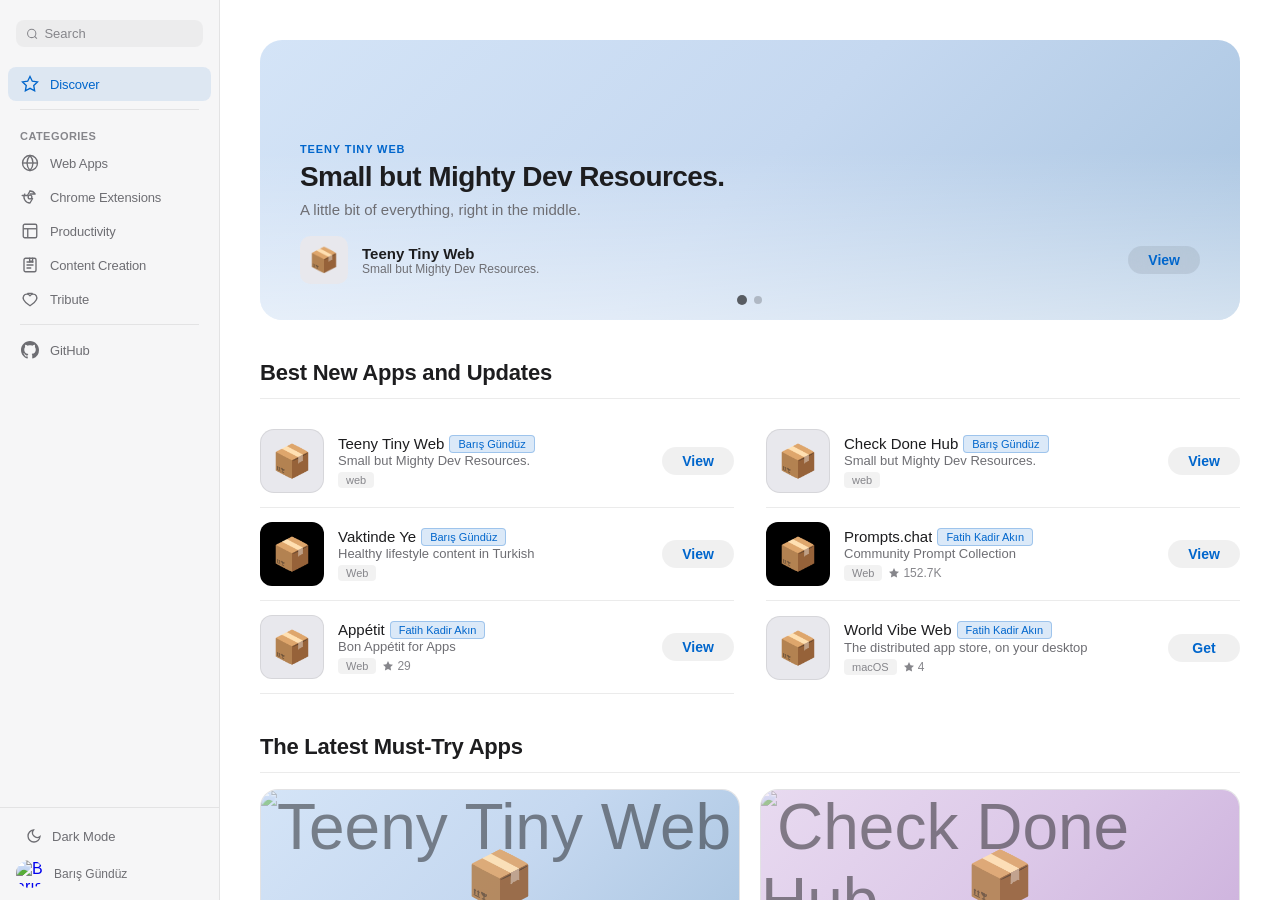
==== index.html @ ffe2feaf "Some interesting updates" ====
<!DOCTYPE html>
<html lang="en" data-theme="dark">
<head>
  <meta charset="UTF-8">
  <meta name="viewport" content="width=device-width, initial-scale=1.0">
  <title>BG Hub — Apps from Barış Gündüz</title>
  <meta name="description" content="BG Hub — An App Store-inspired catalog of free, tiny apps built with agentic engineering and vibecoding.">
  <meta name="theme-color" content="#000000">
  <link rel="canonical" href="https://apps.fka.dev">
  <link rel="icon" type="image/svg+xml" href="logo.svg">
  <link rel="stylesheet" href="style.css?v=20260316">
</head>
<body>
  <div class="app-store">
    <aside class="sidebar" id="sidebar">
      <div class="sidebar-header">
        <div class="search-box">
          <svg width="14" height="14" viewBox="0 0 24 24" fill="none" stroke="currentColor" stroke-width="2"><circle cx="11" cy="11" r="8"/><line x1="21" y1="21" x2="16.65" y2="16.65"/></svg>
          <input type="text" placeholder="Search" id="searchInput">
        </div>
      </div>
      <nav class="sidebar-nav" id="sidebarNav"></nav>
      <div class="sidebar-footer">
        <button class="theme-toggle" id="themeToggle" aria-label="Toggle theme">
          <svg class="theme-icon sun" width="16" height="16" viewBox="0 0 24 24" fill="none" stroke="currentColor" stroke-width="2"><circle cx="12" cy="12" r="5"/><line x1="12" y1="1" x2="12" y2="3"/><line x1="12" y1="21" x2="12" y2="23"/><line x1="4.22" y1="4.22" x2="5.64" y2="5.64"/><line x1="18.36" y1="18.36" x2="19.78" y2="19.78"/><line x1="1" y1="12" x2="3" y2="12"/><line x1="21" y1="12" x2="23" y2="12"/><line x1="4.22" y1="19.78" x2="5.64" y2="18.36"/><line x1="18.36" y1="5.64" x2="19.78" y2="4.22"/></svg>
          <svg class="theme-icon moon" width="16" height="16" viewBox="0 0 24 24" fill="none" stroke="currentColor" stroke-width="2"><path d="M21 12.79A9 9 0 1 1 11.21 3 7 7 0 0 0 21 12.79z"/></svg>
          <span class="theme-label">Light Mode</span>
        </button>
        <a href="https://www.barisgunduz.com" target="_blank" rel="noopener" class="developer-info">
          <img src="https://avatars.githubusercontent.com/u/4303838?s=48&v=4" alt="Barış Gündüz" class="developer-avatar">
          <span class="developer-name">Barış Gündüz</span>
        </a>
      </div>
    </aside>

    <div class="sidebar-overlay" id="sidebarOverlay"></div>

    <main class="content" id="content">
      <button class="mobile-menu-fab" id="mobileMenuBtn" aria-label="Menu">
        <svg width="20" height="20" viewBox="0 0 24 24" fill="none" stroke="currentColor" stroke-width="2" stroke-linecap="round"><line x1="3" y1="6" x2="21" y2="6"/><line x1="3" y1="12" x2="21" y2="12"/><line x1="3" y1="18" x2="21" y2="18"/></svg>
      </button>
      <button class="mobile-back-fab hidden" id="mobileBackBtn" aria-label="Back">
        <svg width="20" height="20" viewBox="0 0 24 24" fill="none" stroke="currentColor" stroke-width="2" stroke-linecap="round"><polyline points="15 18 9 12 15 6"/></svg>
      </button>
      <div class="content-scroll" id="contentScroll"></div>
    </main>
  </div>

  <div class="modal-overlay" id="modalOverlay">
    <div class="modal" id="modal"></div>
  </div>

  <div class="brew-toast" id="brewToast">
    <svg width="16" height="16" viewBox="0 0 24 24" fill="none" stroke="#34c759" stroke-width="2"><polyline points="20 6 9 17 4 12"/></svg>
    <span>Copied to clipboard!</span>
  </div>

  <script src="app.js?v=20260316-2"></script>
</body>
</html>
---- style.css ----
*,
*::before,
*::after {
  margin: 0;
  padding: 0;
  box-sizing: border-box;
}

:root {
  --sidebar-width: 220px;
  --radius-sm: 8px;
  --radius-md: 12px;
  --radius-lg: 18px;
  --radius-xl: 22px;
  --transition: 0.2s ease;
}

[data-theme="dark"] {
  --bg-primary: #000000;
  --bg-secondary: #1c1c1e;
  --bg-tertiary: #2c2c2e;
  --bg-card: #1c1c1e;
  --bg-card-hover: #2c2c2e;
  --bg-sidebar: rgba(28, 28, 30, 0.85);
  --text-primary: #f5f5f7;
  --text-secondary: #86868b;
  --text-tertiary: #6e6e73;
  --accent: #0a84ff;
  --accent-hover: #409cff;
  --border: rgba(255, 255, 255, 0.08);
  --border-light: rgba(255, 255, 255, 0.12);
  --scrollbar-thumb: rgba(255, 255, 255, 0.15);
  --scrollbar-thumb-hover: rgba(255, 255, 255, 0.25);
  --row-hover: rgba(255, 255, 255, 0.03);
  --search-bg: rgba(255, 255, 255, 0.06);
  --nav-hover: rgba(255, 255, 255, 0.06);
  --nav-active: rgba(10, 132, 255, 0.15);
  --get-btn-bg: rgba(255, 255, 255, 0.12);
  --get-btn-hover: rgba(255, 255, 255, 0.18);
  --brew-bg: rgba(0, 0, 0, 0.4);
  --brew-bg-hover: rgba(0, 0, 0, 0.6);
  --featured-btn-bg: rgba(255, 255, 255, 0.15);
  --featured-btn-hover: rgba(255, 255, 255, 0.25);
  --modal-close-bg: rgba(255, 255, 255, 0.1);
  --modal-close-hover: rgba(255, 255, 255, 0.2);
  --developer-hover: rgba(255, 255, 255, 0.08);
  --meta-tag-bg: rgba(255, 255, 255, 0.06);
  --featured-gradient: linear-gradient(135deg, #1a1a2e 0%, #16213e 50%, #0f3460 100%);
  --featured-overlay: linear-gradient(to top, rgba(0, 0, 0, 0.7) 0%, transparent 60%);
  --code-green: #34c759;
  color-scheme: dark;
}

[data-theme="light"] {
  --bg-primary: #ffffff;
  --bg-secondary: #f5f5f7;
  --bg-tertiary: #e8e8ed;
  --bg-card: #f5f5f7;
  --bg-card-hover: #e8e8ed;
  --bg-sidebar: rgba(245, 245, 247, 0.9);
  --text-primary: #1d1d1f;
  --text-secondary: #6e6e73;
  --text-tertiary: #86868b;
  --accent: #0066cc;
  --accent-hover: #0077ed;
  --border: rgba(0, 0, 0, 0.08);
  --border-light: rgba(0, 0, 0, 0.12);
  --scrollbar-thumb: rgba(0, 0, 0, 0.15);
  --scrollbar-thumb-hover: rgba(0, 0, 0, 0.25);
  --row-hover: rgba(0, 0, 0, 0.03);
  --search-bg: rgba(0, 0, 0, 0.04);
  --nav-hover: rgba(0, 0, 0, 0.05);
  --nav-active: rgba(0, 102, 204, 0.1);
  --get-btn-bg: rgba(0, 0, 0, 0.06);
  --get-btn-hover: rgba(0, 0, 0, 0.1);
  --brew-bg: rgba(0, 0, 0, 0.05);
  --brew-bg-hover: rgba(0, 0, 0, 0.08);
  --featured-btn-bg: rgba(0, 0, 0, 0.08);
  --featured-btn-hover: rgba(0, 0, 0, 0.14);
  --modal-close-bg: rgba(0, 0, 0, 0.06);
  --modal-close-hover: rgba(0, 0, 0, 0.1);
  --developer-hover: rgba(0, 0, 0, 0.06);
  --meta-tag-bg: rgba(0, 0, 0, 0.05);
  --featured-gradient: linear-gradient(135deg, #d4e4f7 0%, #c5d8f0 50%, #a8c4e0 100%);
  --featured-overlay: linear-gradient(to top, rgba(255, 255, 255, 0.5) 0%, transparent 60%);
  --code-green: #1a7a2e;
  color-scheme: light;
}

html {
  font-size: 16px;
  -webkit-font-smoothing: antialiased;
  -moz-osx-font-smoothing: grayscale;
}

body {
  font-family: -apple-system, BlinkMacSystemFont, "SF Pro Display", "SF Pro Text", "Helvetica Neue", Arial, sans-serif;
  background: var(--bg-primary);
  color: var(--text-primary);
  overflow: hidden;
  height: 100vh;
  width: 100vw;
  user-select: none;
  transition: background 0.3s ease, color 0.3s ease;
  overflow-wrap: break-word;
}

/* App Store Layout */
.app-store {
  display: flex;
  height: 100vh;
  max-width: 100vw;
  overflow: hidden;
}

/* Sidebar */
.sidebar {
  width: var(--sidebar-width);
  min-width: var(--sidebar-width);
  background: var(--bg-sidebar);
  backdrop-filter: blur(40px);
  -webkit-backdrop-filter: blur(40px);
  border-right: 1px solid var(--border);
  display: flex;
  flex-direction: column;
  position: relative;
  z-index: 10;
}

.sidebar-header {
  padding: 20px 16px 12px;
}


.search-box {
  display: flex;
  align-items: center;
  gap: 6px;
  background: var(--search-bg);
  border-radius: var(--radius-sm);
  padding: 6px 10px;
  color: var(--text-tertiary);
}

.search-box input {
  background: none;
  border: none;
  outline: none;
  color: var(--text-primary);
  font-size: 13px;
  width: 100%;
  font-family: inherit;
}

.search-box input::placeholder {
  color: var(--text-tertiary);
}

/* Sidebar Navigation */
.sidebar-nav {
  flex: 1;
  overflow-y: auto;
  padding: 8px 8px;
}

.sidebar-nav::-webkit-scrollbar {
  display: none;
}

.nav-item {
  display: flex;
  align-items: center;
  gap: 10px;
  padding: 7px 12px;
  border-radius: var(--radius-sm);
  color: var(--text-secondary);
  font-size: 13px;
  font-weight: 500;
  cursor: pointer;
  transition: background var(--transition), color var(--transition);
  letter-spacing: -0.01em;
}

.nav-item:hover {
  background: var(--nav-hover);
  color: var(--text-primary);
}

.nav-item.active {
  background: var(--nav-active);
  color: var(--accent);
}

.nav-item .nav-icon {
  width: 20px;
  height: 20px;
  display: flex;
  align-items: center;
  justify-content: center;
  flex-shrink: 0;
}

.nav-item .nav-icon svg {
  width: 18px;
  height: 18px;
}

.nav-separator {
  height: 1px;
  background: var(--border);
  margin: 8px 12px;
}

.nav-section-label {
  font-size: 11px;
  font-weight: 600;
  color: var(--text-tertiary);
  text-transform: uppercase;
  letter-spacing: 0.04em;
  padding: 12px 12px 4px;
}

/* Sidebar Footer */
.sidebar-footer {
  padding: 12px 16px;
  border-top: 1px solid var(--border);
  display: flex;
  flex-direction: column;
  gap: 8px;
}

.theme-toggle {
  display: flex;
  align-items: center;
  gap: 10px;
  padding: 8px 10px;
  border-radius: var(--radius-sm);
  background: none;
  border: none;
  color: var(--text-secondary);
  font-size: 13px;
  font-weight: 500;
  font-family: inherit;
  cursor: pointer;
  transition: background var(--transition), color var(--transition);
  width: 100%;
  text-align: left;
}

.theme-toggle:hover {
  background: var(--nav-hover);
  color: var(--text-primary);
}

.theme-icon { flex-shrink: 0; }

[data-theme="dark"] .theme-icon.moon { display: none; }
[data-theme="dark"] .theme-icon.sun { display: block; }
[data-theme="light"] .theme-icon.sun { display: none; }
[data-theme="light"] .theme-icon.moon { display: block; }

.developer-info {
  display: flex;
  align-items: center;
  gap: 10px;
  text-decoration: none;
  padding: 8px 10px;
  margin: -8px -10px;
  border-radius: var(--radius-sm);
  transition: background var(--transition);
}

.developer-info:hover {
  background: var(--developer-hover);
}

.developer-avatar {
  width: 28px;
  height: 28px;
  border-radius: 50%;
}

.developer-name {
  font-size: 12px;
  color: var(--text-secondary);
  font-weight: 500;
}

/* Main Content */
.content {
  flex: 1;
  overflow: hidden;
  min-width: 0;
}

.content-scroll {
  height: 100vh;
  overflow-y: auto;
  overflow-x: hidden;
  padding: 40px 40px 60px;
  scroll-behavior: smooth;
}

.content-scroll::-webkit-scrollbar {
  width: 8px;
}

.content-scroll::-webkit-scrollbar-track {
  background: transparent;
}

.content-scroll::-webkit-scrollbar-thumb {
  background: var(--scrollbar-thumb);
  border-radius: 4px;
}

.content-scroll::-webkit-scrollbar-thumb:hover {
  background: var(--scrollbar-thumb-hover);
}

/* Page Header */
.page-header {
  margin-bottom: 30px;
}

.page-header h1 {
  font-size: 34px;
  font-weight: 700;
  letter-spacing: -0.02em;
  line-height: 1.1;
}

.page-header-row {
  display: flex;
  align-items: baseline;
  justify-content: space-between;
}

.page-header .see-all {
  font-size: 15px;
  color: var(--accent);
  cursor: pointer;
  font-weight: 400;
}

.page-header .see-all:hover {
  color: var(--accent-hover);
}

/* Featured Carousel */
.carousel {
  position: relative;
  margin-bottom: 40px;
  overflow: hidden;
  border-radius: var(--radius-xl);
  max-width: 100%;
}

.carousel-track {
  display: flex;
  transition: transform 0.5s cubic-bezier(0.25, 1, 0.5, 1);
}

.carousel-track .featured-banner {
  width: 100%;
  min-width: 100%;
  flex-shrink: 0;
  border-radius: 0;
}

.carousel-dots {
  position: absolute;
  bottom: 16px;
  left: 50%;
  transform: translateX(-50%);
  display: flex;
  gap: 8px;
  z-index: 5;
}

.carousel-dot {
  width: 8px;
  height: 8px;
  border-radius: 50%;
  border: none;
  background: rgba(255, 255, 255, 0.35);
  cursor: pointer;
  padding: 0;
  transition: background 0.2s ease, transform 0.2s ease;
}

.carousel-dot.active {
  background: #fff;
  transform: scale(1.25);
}

.carousel-dot:hover {
  background: rgba(255, 255, 255, 0.7);
}

[data-theme="light"] .carousel-dot {
  background: rgba(0, 0, 0, 0.2);
}

[data-theme="light"] .carousel-dot.active {
  background: rgba(0, 0, 0, 0.6);
}

[data-theme="light"] .carousel-dot:hover {
  background: rgba(0, 0, 0, 0.4);
}

/* Featured Banner */
.featured-banner {
  border-radius: var(--radius-xl);
  padding: 36px 40px;
  margin-bottom: 0;
  position: relative;
  overflow: hidden;
  cursor: pointer;
  min-height: 280px;
  display: flex;
  flex-direction: column;
  justify-content: flex-end;
  background-size: cover;
  background-position: center;
  transition: transform var(--transition);
}

.featured-banner:hover {
  transform: scale(1.005);
}

.featured-banner::before {
  content: "";
  position: absolute;
  inset: 0;
  background: var(--featured-gradient);
  z-index: 0;
}

.featured-banner::after {
  content: "";
  position: absolute;
  inset: 0;
  background: var(--featured-overlay);
  z-index: 1;
}

.featured-content {
  position: relative;
  z-index: 2;
}

.featured-label {
  font-size: 11px;
  font-weight: 600;
  text-transform: uppercase;
  letter-spacing: 0.08em;
  color: var(--accent);
  margin-bottom: 6px;
}

.featured-title {
  font-size: 28px;
  font-weight: 700;
  letter-spacing: -0.02em;
  line-height: 1.15;
  margin-bottom: 6px;
  color: var(--text-primary);
}

.featured-subtitle {
  font-size: 15px;
  color: var(--text-secondary);
  line-height: 1.4;
  max-width: 500px;
}

.featured-app-row {
  display: flex;
  align-items: center;
  gap: 14px;
  margin-top: 16px;
}

.featured-app-icon {
  width: 48px;
  height: 48px;
  border-radius: var(--radius-md);
  background: var(--bg-tertiary);
  display: flex;
  align-items: center;
  justify-content: center;
  font-size: 24px;
  overflow: hidden;
  flex-shrink: 0;
}

.featured-app-icon img {
  width: 100%;
  height: 100%;
  object-fit: cover;
}

.featured-app-info {
  flex: 1;
}

.featured-app-name {
  font-size: 15px;
  font-weight: 600;
}

.featured-app-sub {
  font-size: 12px;
  color: var(--text-secondary);
}

.featured-get-btn {
  background: var(--featured-btn-bg);
  backdrop-filter: blur(10px);
  color: var(--accent);
  border: none;
  padding: 6px 20px;
  border-radius: 100px;
  font-size: 14px;
  font-weight: 600;
  cursor: pointer;
  font-family: inherit;
  transition: background var(--transition);
}

.featured-get-btn:hover {
  background: var(--featured-btn-hover);
}

/* Section */
.section {
  margin-bottom: 40px;
}

.section-header {
  display: flex;
  align-items: baseline;
  justify-content: space-between;
  margin-bottom: 16px;
  padding-bottom: 12px;
  border-bottom: 1px solid var(--border);
}

.section-header h2 {
  font-size: 22px;
  font-weight: 700;
  letter-spacing: -0.01em;
}

.section-header .see-all {
  font-size: 15px;
  color: var(--accent);
  cursor: pointer;
  font-weight: 400;
}

/* App List (like App Store rows) */
.app-list {
  display: grid;
  grid-template-columns: repeat(2, 1fr);
  gap: 0 32px;
  overflow: hidden;
}

@media (max-width: 1100px) {
  .app-list {
    grid-template-columns: 1fr;
  }
}

.app-row {
  display: flex;
  align-items: center;
  padding: 14px 0;
  border-bottom: 1px solid var(--border);
  cursor: pointer;
  transition: background var(--transition);
  border-radius: 0;
  gap: 14px;
  max-width: 100%;
  overflow: hidden;
}

.app-row:last-child {
  border-bottom: none;
}

.app-row:hover {
  background: var(--row-hover);
}

.app-icon {
  width: 64px;
  height: 64px;
  border-radius: var(--radius-md);
  background: var(--bg-tertiary);
  display: flex;
  align-items: center;
  justify-content: center;
  font-size: 32px;
  overflow: hidden;
  flex-shrink: 0;
  border: 1px solid var(--border);
}

.app-icon img {
  width: 100%;
  height: 100%;
  object-fit: cover;
}

.app-icon.small {
  width: 48px;
  height: 48px;
  font-size: 24px;
}

.app-info {
  flex: 1;
  min-width: 0;
  overflow: hidden;
}

.app-name {
  font-size: 15px;
  font-weight: 500;
  line-height: 1.3;
  white-space: nowrap;
  overflow: hidden;
  text-overflow: ellipsis;
}

.app-name-row {
  display: flex;
  align-items: center;
  gap: 5px;
  min-width: 0;
  flex-wrap: nowrap;
}

.app-name-row .app-name {
  min-width: 0;
  flex: 0 1 auto;
}

.app-name-row .app-owner-tag {
  flex: 0 0 auto;
}

.app-subtitle {
  font-size: 13px;
  color: var(--text-secondary);
  line-height: 1.3;
  overflow: hidden;
  white-space: nowrap;
  text-overflow: ellipsis;
}

.app-meta {
  display: flex;
  align-items: center;
  gap: 6px;
  margin-top: 2px;
  overflow: hidden;
  white-space: nowrap;
}

.app-meta-tag {
  font-size: 11px;
  color: var(--text-tertiary);
  background: var(--meta-tag-bg);
  padding: 2px 8px;
  border-radius: 4px;
}

.app-owner-tag {
  color: var(--accent);
  background: color-mix(in srgb, var(--accent) 14%, transparent);
  border: 1px solid color-mix(in srgb, var(--accent) 28%, transparent);
}

.get-btn {
  background: var(--get-btn-bg);
  color: var(--accent);
  border: none;
  padding: 6px 20px;
  border-radius: 100px;
  font-size: 14px;
  font-weight: 600;
  cursor: pointer;
  font-family: inherit;
  transition: background var(--transition), transform 0.1s;
  flex-shrink: 0;
  min-width: 72px;
  text-align: center;
}

.get-btn:hover {
  background: var(--get-btn-hover);
}

.get-btn:active {
  transform: scale(0.95);
}

/* Buy Button */
.buy-btn.get-btn,
.buy-btn.featured-get-btn {
  background: rgba(255, 149, 0, 0.15);
  color: #ff9500;
}
.buy-btn.get-btn:hover,
.buy-btn.featured-get-btn:hover {
  background: rgba(255, 149, 0, 0.25);
}
.buy-btn.app-detail-get-btn {
  background: #ff9500;
  color: #fff;
}
.buy-btn.app-detail-get-btn:hover {
  background: #e68600;
}

/* Buy Modal */
.buy-modal-price {
  font-size: 28px;
  font-weight: 700;
  color: #ff9500;
  margin: 4px 0 12px;
}
.buy-modal-link {
  background: var(--bg-tertiary);
  border-radius: var(--radius-sm);
  padding: 10px 14px;
  margin-bottom: 16px;
  word-break: break-all;
  font-size: 13px;
}
.buy-modal-link a {
  color: var(--accent);
  text-decoration: none;
}
.buy-modal-link a:hover {
  text-decoration: underline;
}
.buy-modal-btn {
  text-decoration: none;
  text-align: center;
  background: #ff9500 !important;
}
.buy-modal-btn:hover {
  background: #e68600 !important;
}
.buy-modal-disclaimer {
  display: flex;
  gap: 8px;
  align-items: flex-start;
  margin-top: 16px;
  padding: 12px;
  background: var(--bg-tertiary);
  border-radius: var(--radius-sm);
  font-size: 11px;
  line-height: 1.5;
  color: var(--text-tertiary);
}
.buy-modal-disclaimer svg {
  flex-shrink: 0;
  margin-top: 1px;
  opacity: 0.6;
}

/* App Grid (for "all apps" / category views) */
.app-grid {
  display: grid;
  grid-template-columns: repeat(auto-fill, minmax(320px, 1fr));
  gap: 1px;
  background: var(--border);
  border-radius: var(--radius-md);
  overflow: hidden;
}

.app-grid .app-row {
  background: var(--bg-primary);
  padding: 16px;
  border-bottom: none;
}

.app-grid .app-row:hover {
  background: var(--row-hover);
}

/* Cards Grid (featured apps) */
.cards-grid {
  display: grid;
  grid-template-columns: repeat(2, 1fr);
  gap: 20px;
  margin-bottom: 40px;
}

.card {
  background: var(--bg-card);
  border-radius: var(--radius-lg);
  overflow: hidden;
  cursor: pointer;
  transition: transform var(--transition), background var(--transition);
  border: 1px solid var(--border);
}

.card:hover {
  transform: translateY(-2px);
  background: var(--bg-card-hover);
}

.card-image {
  height: 180px;
  position: relative;
  overflow: hidden;
}

.card-image-bg {
  width: 100%;
  height: 100%;
  display: flex;
  align-items: center;
  justify-content: center;
  font-size: 64px;
  position: relative;
  overflow: hidden;
}

.card-screenshot {
  position: absolute;
  inset: 0;
  width: 100%;
  height: 100%;
  object-fit: cover;
  object-position: top;
  opacity: 0.5;
  transition: opacity 0.3s ease;
}

.card:hover .card-screenshot {
  opacity: 1;
}

.card-icon-fallback {
  position: relative;
  z-index: 1;
  font-size: 56px;
  opacity: 0.9;
  transition: opacity 0.3s ease;
}

.card:hover .card-icon-fallback {
  opacity: 0;
}

.card-body {
  padding: 16px 20px 20px;
}

.card-label {
  font-size: 11px;
  font-weight: 600;
  text-transform: uppercase;
  letter-spacing: 0.06em;
  color: var(--accent);
  margin-bottom: 4px;
}

.card-title {
  font-size: 20px;
  font-weight: 700;
  letter-spacing: -0.01em;
  line-height: 1.2;
  margin-bottom: 4px;
}

.card-subtitle {
  font-size: 13px;
  color: var(--text-secondary);
  line-height: 1.4;
}

/* App Detail */
.app-detail {
  max-width: 720px;
}

.app-detail-header {
  display: flex;
  gap: 20px;
  align-items: flex-start;
  margin-bottom: 24px;
}

.app-detail-icon {
  width: 128px;
  height: 128px;
  border-radius: var(--radius-xl);
  background: var(--bg-tertiary);
  display: flex;
  align-items: center;
  justify-content: center;
  font-size: 64px;
  overflow: hidden;
  flex-shrink: 0;
  border: 1px solid var(--border);
}

.app-detail-icon img {
  width: 100%;
  height: 100%;
  object-fit: cover;
}

.app-detail-title-area {
  flex: 1;
  padding-top: 4px;
}

.app-detail-title {
  font-size: 28px;
  font-weight: 700;
  letter-spacing: -0.02em;
  line-height: 1.1;
}

.app-detail-subtitle {
  font-size: 15px;
  color: var(--text-secondary);
  margin-top: 4px;
}

.app-detail-actions {
  display: flex;
  align-items: center;
  gap: 12px;
  margin-top: 14px;
}

.app-detail-get-btn {
  background: var(--accent);
  color: #fff;
  border: none;
  padding: 8px 28px;
  border-radius: 100px;
  font-size: 16px;
  font-weight: 600;
  cursor: pointer;
  font-family: inherit;
  transition: background var(--transition), transform 0.1s;
}

.app-detail-get-btn:hover {
  background: var(--accent-hover);
}

.app-detail-get-btn:active {
  transform: scale(0.95);
}

.github-link {
  display: inline-flex;
  align-items: center;
  gap: 6px;
  color: var(--text-secondary);
  font-size: 14px;
  text-decoration: none;
  transition: color var(--transition);
  white-space: nowrap;
  flex-shrink: 0;
}

.github-link svg {
  width: 18px;
  height: 18px;
  flex-shrink: 0;
}

.github-link:hover {
  color: var(--text-primary);
}

.app-detail-stats {
  display: flex;
  gap: 32px;
  padding: 20px 0;
  border-top: 1px solid var(--border);
  border-bottom: 1px solid var(--border);
  margin-bottom: 24px;
}

.stat {
  text-align: center;
}

.stat-value {
  font-size: 18px;
  font-weight: 600;
  color: var(--text-primary);
}

.stat-label {
  font-size: 11px;
  color: var(--text-tertiary);
  text-transform: uppercase;
  letter-spacing: 0.04em;
  margin-top: 2px;
}

.detail-section {
  margin-bottom: 28px;
}

.detail-section h3 {
  font-size: 20px;
  font-weight: 700;
  margin-bottom: 12px;
  letter-spacing: -0.01em;
}

.detail-section p {
  font-size: 15px;
  color: var(--text-secondary);
  line-height: 1.6;
}

.features-list {
  list-style: none;
  display: flex;
  flex-direction: column;
  gap: 10px;
}

.features-list li {
  display: flex;
  align-items: flex-start;
  gap: 10px;
  font-size: 14px;
  color: var(--text-secondary);
  line-height: 1.4;
}

.features-list li::before {
  content: "";
  width: 6px;
  height: 6px;
  border-radius: 50%;
  background: var(--accent);
  flex-shrink: 0;
  margin-top: 7px;
}

.info-grid {
  display: grid;
  grid-template-columns: repeat(2, 1fr);
  gap: 16px;
}

.info-item {
  display: flex;
  flex-direction: column;
  gap: 2px;
}

.info-label {
  font-size: 11px;
  color: var(--text-tertiary);
  text-transform: uppercase;
  letter-spacing: 0.04em;
}

.info-value {
  font-size: 14px;
  color: var(--text-primary);
  font-weight: 500;
}

.info-value a {
  color: var(--accent);
  text-decoration: none;
}

.info-value a:hover {
  text-decoration: underline;
}

.social-links {
  display: flex;
  align-items: center;
  gap: 10px;
  flex-wrap: wrap;
}

.social-link {
  display: inline-flex;
  align-items: center;
  justify-content: center;
  width: 28px;
  height: 28px;
  color: var(--accent);
  background: var(--bg-secondary);
  border: 1px solid var(--border);
  border-radius: 999px;
  transition: transform var(--transition), border-color var(--transition), color var(--transition), background var(--transition);
}

.social-link:hover {
  text-decoration: none;
  transform: translateY(-1px);
  border-color: var(--border-light);
  color: var(--text-primary);
  background: var(--bg-tertiary);
}

.social-link svg {
  width: 14px;
  height: 14px;
}

.back-btn {
  display: inline-flex;
  align-items: center;
  gap: 4px;
  color: var(--accent);
  font-size: 15px;
  cursor: pointer;
  margin-bottom: 20px;
  font-weight: 400;
  transition: opacity var(--transition);
}

.back-btn:hover {
  opacity: 0.8;
}

.back-btn svg {
  width: 18px;
  height: 18px;
}

/* Screenshots */
.screenshots-scroll {
  display: flex;
  gap: 12px;
  overflow-x: auto;
  padding-bottom: 8px;
  scroll-snap-type: x mandatory;
}

.screenshots-scroll::-webkit-scrollbar {
  height: 6px;
}

.screenshots-scroll::-webkit-scrollbar-track {
  background: transparent;
}

.screenshots-scroll::-webkit-scrollbar-thumb {
  background: var(--scrollbar-thumb);
  border-radius: 3px;
}

.screenshot-img {
  max-height: 320px;
  border-radius: var(--radius-md);
  border: 1px solid var(--border);
  scroll-snap-align: start;
  flex-shrink: 0;
  object-fit: contain;
  background: var(--bg-secondary);
}

/* Brew Install Section */
.brew-section {
  background: var(--bg-secondary);
  border-radius: var(--radius-md);
  padding: 16px 20px;
  margin-top: 16px;
  border: 1px solid var(--border);
}

.brew-section-title {
  font-size: 12px;
  color: var(--text-tertiary);
  text-transform: uppercase;
  letter-spacing: 0.04em;
  margin-bottom: 10px;
  font-weight: 600;
}

.brew-command {
  display: flex;
  align-items: center;
  gap: 10px;
  background: var(--brew-bg);
  border-radius: var(--radius-sm);
  padding: 10px 14px;
  font-family: "SF Mono", SFMono-Regular, ui-monospace, Menlo, Monaco, monospace;
  font-size: 13px;
  color: var(--code-green);
  cursor: pointer;
  transition: background var(--transition);
}

.brew-command:hover {
  background: var(--brew-bg-hover);
}

.brew-command .prompt {
  color: var(--text-tertiary);
  user-select: none;
}

.brew-command .cmd {
  flex: 1;
}

.brew-command .copy-icon {
  color: var(--text-tertiary);
  flex-shrink: 0;
  transition: color var(--transition);
}

.brew-command:hover .copy-icon {
  color: var(--text-secondary);
}

/* Modal */
.modal-overlay {
  position: fixed;
  inset: 0;
  background: rgba(0, 0, 0, 0.6);
  backdrop-filter: blur(8px);
  -webkit-backdrop-filter: blur(8px);
  display: none;
  align-items: center;
  justify-content: center;
  z-index: 100;
  opacity: 0;
  transition: opacity 0.3s ease;
}

.modal-overlay.visible {
  display: flex;
  opacity: 1;
}

.modal {
  background: var(--bg-secondary);
  border-radius: var(--radius-xl);
  border: 1px solid var(--border-light);
  padding: 32px;
  max-width: 480px;
  width: 90%;
  position: relative;
}

.modal-close {
  position: absolute;
  top: 16px;
  right: 16px;
  width: 28px;
  height: 28px;
  border-radius: 50%;
  background: var(--modal-close-bg);
  border: none;
  color: var(--text-secondary);
  display: flex;
  align-items: center;
  justify-content: center;
  cursor: pointer;
  transition: background var(--transition);
}

.modal-close:hover {
  background: var(--modal-close-hover);
}

.modal-icon {
  width: 64px;
  height: 64px;
  border-radius: var(--radius-md);
  margin-bottom: 16px;
  overflow: hidden;
  display: flex;
  align-items: center;
  justify-content: center;
  font-size: 32px;
  background: var(--bg-tertiary);
}

.modal-icon img {
  width: 100%;
  height: 100%;
  object-fit: cover;
}

.modal h3 {
  font-size: 20px;
  font-weight: 700;
  margin-bottom: 4px;
}

.modal p {
  font-size: 14px;
  color: var(--text-secondary);
  margin-bottom: 20px;
  line-height: 1.5;
}

.modal-brew-command {
  display: flex;
  align-items: center;
  gap: 10px;
  background: var(--brew-bg);
  border-radius: var(--radius-sm);
  padding: 14px 16px;
  font-family: "SF Mono", SFMono-Regular, ui-monospace, Menlo, Monaco, monospace;
  font-size: 14px;
  color: var(--code-green);
  cursor: pointer;
  transition: background var(--transition);
  margin-bottom: 16px;
}

.modal-brew-command:hover {
  background: var(--brew-bg-hover);
}

.modal-brew-command .prompt {
  color: var(--text-tertiary);
  user-select: none;
}

.modal-brew-command .cmd {
  flex: 1;
}

.modal-brew-command .copy-icon {
  color: var(--text-tertiary);
}

.modal-actions {
  display: flex;
  gap: 10px;
}

.modal-actions .btn-primary {
  flex: 1;
  background: var(--accent);
  color: #fff;
  border: none;
  padding: 10px 20px;
  border-radius: 100px;
  font-size: 14px;
  font-weight: 600;
  cursor: pointer;
  font-family: inherit;
  text-align: center;
  text-decoration: none;
  display: flex;
  align-items: center;
  justify-content: center;
  transition: background var(--transition);
}

.modal-actions .btn-primary:hover {
  background: var(--accent-hover);
}

.modal-actions .btn-secondary {
  flex: 1;
  background: var(--modal-close-bg);
  color: var(--text-primary);
  border: none;
  padding: 10px 20px;
  border-radius: 100px;
  font-size: 14px;
  font-weight: 600;
  cursor: pointer;
  font-family: inherit;
  text-align: center;
  text-decoration: none;
  display: flex;
  align-items: center;
  justify-content: center;
  transition: background var(--transition);
}

.modal-actions .btn-secondary:hover {
  background: var(--modal-close-hover);
}

/* Toast */
.brew-toast {
  position: fixed;
  bottom: 30px;
  left: 50%;
  transform: translateX(-50%) translateY(100px);
  background: var(--bg-secondary);
  border: 1px solid var(--border-light);
  border-radius: 100px;
  padding: 10px 20px;
  display: flex;
  align-items: center;
  gap: 8px;
  font-size: 13px;
  color: var(--text-primary);
  z-index: 200;
  opacity: 0;
  transition: transform 0.4s cubic-bezier(0.16, 1, 0.3, 1), opacity 0.3s ease;
  pointer-events: none;
}

.brew-toast.visible {
  transform: translateX(-50%) translateY(0);
  opacity: 1;
}

/* Star count formatting */
.star-count {
  display: inline-flex;
  align-items: center;
  gap: 3px;
  font-size: 12px;
  color: var(--text-tertiary);
}

.star-count svg {
  width: 12px;
  height: 12px;
}

/* Empty state */
.empty-state {
  text-align: center;
  padding: 60px 20px;
  color: var(--text-tertiary);
}

.empty-state-icon {
  font-size: 48px;
  margin-bottom: 16px;
}

.empty-state h3 {
  font-size: 20px;
  font-weight: 600;
  color: var(--text-secondary);
  margin-bottom: 8px;
}

.empty-state p {
  font-size: 14px;
}

/* Responsive */
/* Mobile floating buttons */
.mobile-menu-fab,
.mobile-back-fab {
  display: none;
  position: fixed;
  top: 12px;
  right: 12px;
  z-index: 30;
  width: 40px;
  height: 40px;
  border-radius: 50%;
  border: 1px solid var(--border);
  background: var(--bg-secondary);
  color: var(--text-primary);
  align-items: center;
  justify-content: center;
  cursor: pointer;
  box-shadow: 0 2px 8px rgba(0,0,0,0.15);
  -webkit-backdrop-filter: blur(12px);
  backdrop-filter: blur(12px);
  opacity: 1;
  transition: opacity 0.3s ease;
}

.mobile-menu-fab.faded,
.mobile-back-fab.faded {
  opacity: 0;
  pointer-events: none;
}

.mobile-menu-fab.hidden,
.mobile-back-fab.hidden {
  display: none !important;
}

.sidebar-overlay {
  display: none;
  position: fixed;
  inset: 0;
  background: rgba(0, 0, 0, 0.5);
  z-index: 9;
}

@media (max-width: 900px) {
  .mobile-menu-fab {
    display: flex;
  }

  .sidebar {
    display: flex;
    position: fixed;
    top: 0;
    left: 0;
    bottom: 0;
    z-index: 50;
    transform: translateX(-100%);
    transition: transform 0.3s cubic-bezier(0.25, 1, 0.5, 1);
  }

  .sidebar.open {
    transform: translateX(0);
  }

  .sidebar-overlay.open {
    display: block;
  }

  .content-scroll {
    padding: 16px 16px 40px;
  }

  .back-btn {
    display: none;
  }

  .carousel {
    border-radius: var(--radius-md);
    margin-bottom: 24px;
  }

  .carousel-track .featured-banner {
    min-width: 100%;
    padding: 24px 16px;
    min-height: 220px;
  }

  .carousel-dots {
    bottom: 8px;
    gap: 6px;
    flex-wrap: nowrap;
  }

  .featured-title {
    font-size: 20px;
  }

  .featured-subtitle {
    font-size: 13px;
  }

  .featured-app-row {
    gap: 10px;
  }

  .featured-app-icon {
    width: 36px;
    height: 36px;
  }

  .featured-app-name {
    font-size: 13px;
  }

  .featured-app-sub {
    font-size: 11px;
  }

  .featured-get-btn {
    padding: 5px 14px;
    font-size: 13px;
  }

  .cards-grid {
    grid-template-columns: 1fr;
  }

  .app-grid {
    grid-template-columns: 1fr;
  }

  .app-list {
    grid-template-columns: 1fr;
  }

  .app-detail {
    max-width: 100%;
  }

  .app-detail-actions {
    flex-wrap: wrap;
  }

  .brew-command, .modal-brew-command {
    word-break: break-all;
  }

  .section-header h2 {
    font-size: 20px;
  }

  .page-header h1 {
    font-size: 28px;
  }
}

@media (max-width: 600px) {
  .content-scroll {
    padding: 16px 12px 32px;
    max-width: 100vw;
    box-sizing: border-box;
  }

  .section,
  .detail-section,
  .app-list,
  .app-detail {
    min-width: 0;
    max-width: 100%;
    overflow: hidden;
  }

  .app-row {
    gap: 10px;
    width: 100%;
    box-sizing: border-box;
  }

  .app-icon {
    width: 48px;
    height: 48px;
  }

  .get-btn {
    padding: 6px 14px;
    min-width: 56px;
    font-size: 13px;
  }

  .app-detail-header {
    flex-direction: column;
    align-items: center;
    text-align: center;
  }

  .app-detail-icon {
    width: 96px;
    height: 96px;
  }

  .app-detail-title {
    font-size: 22px;
  }

  .app-detail-stats {
    flex-wrap: wrap;
    gap: 16px;
    justify-content: center;
  }

  .info-grid {
    grid-template-columns: 1fr;
  }

  .screenshots-scroll {
    gap: 8px;
  }

  .screenshot-img {
    max-height: 220px;
  }
}

/* Animation */
@keyframes fadeIn {
  from { opacity: 0; transform: translateY(8px); }
  to { opacity: 1; transform: translateY(0); }
}

.content-scroll > * {
  animation: fadeIn 0.3s ease both;
}
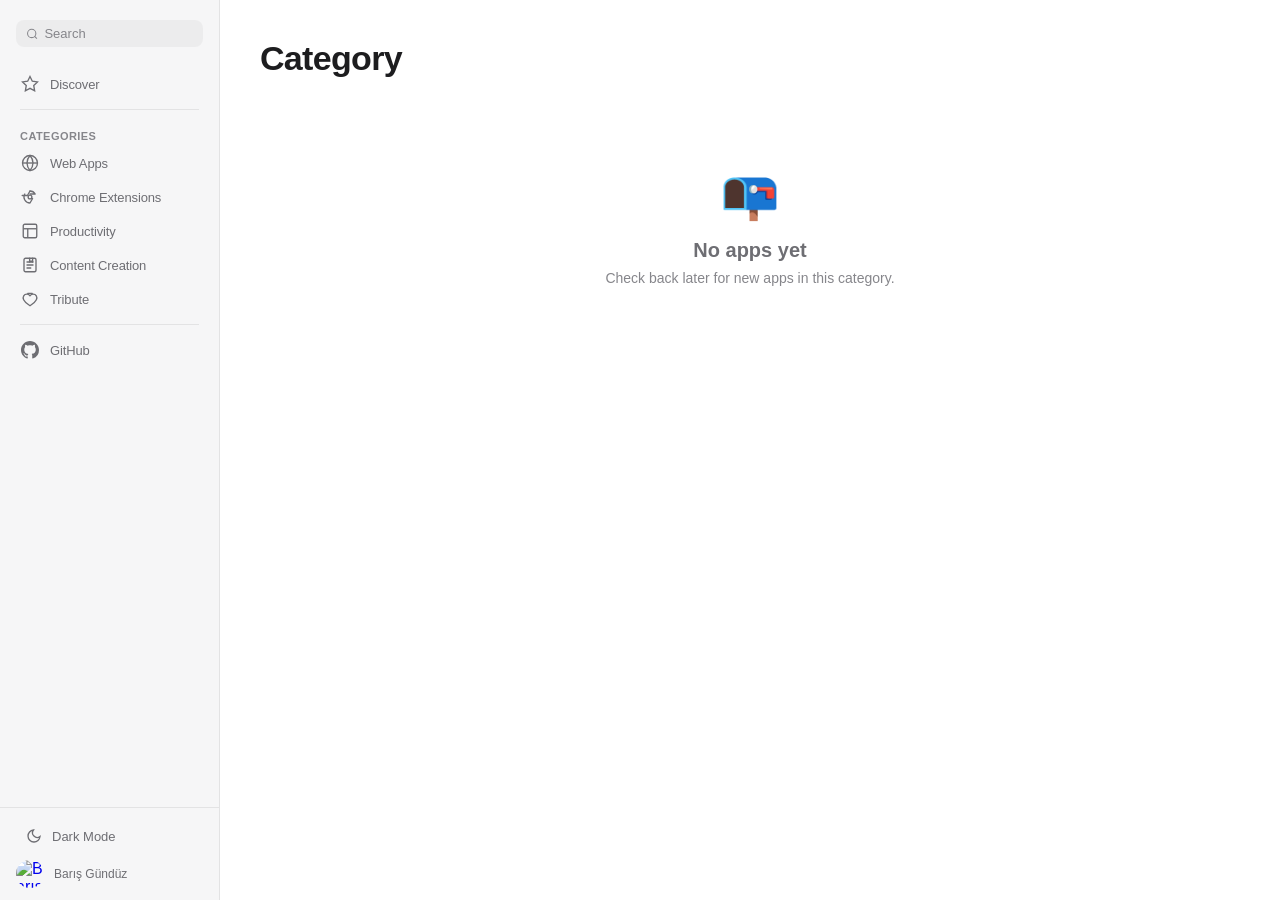
==== commit bb0c9bd3: "Projects added. Logo updated" ====
--- a/index.html
+++ b/index.html
@@ -9,6 +9,16 @@
   <link rel="canonical" href="https://apps.fka.dev">
   <link rel="icon" type="image/svg+xml" href="logo.svg">
   <link rel="stylesheet" href="style.css?v=20260316">
+  <script>
+    (function () {
+      var params = new URLSearchParams(window.location.search);
+      var path = params.get("p");
+      if (!path) return;
+      var search = params.get("q");
+      var target = path + (search ? "?" + search : "");
+      window.history.replaceState({}, "", target);
+    })();
+  </script>
 </head>
 <body>
   <div class="app-store">
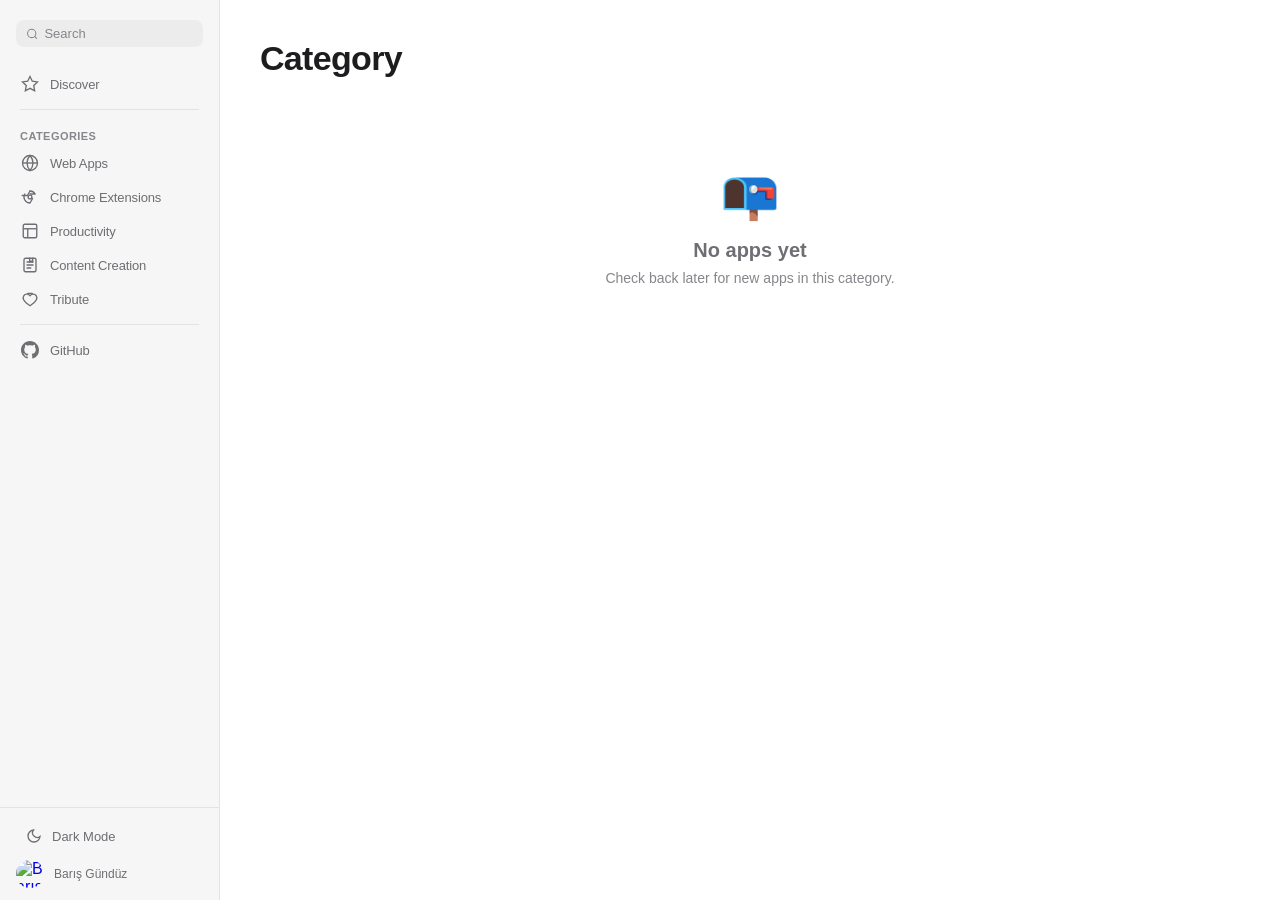
==== commit 41e201ef: "Update for non coding projects" ====
--- a/index.html
+++ b/index.html
@@ -6,7 +6,7 @@
   <title>BG Hub — Apps from Barış Gündüz</title>
   <meta name="description" content="BG Hub — An App Store-inspired catalog of free, tiny apps built with agentic engineering and vibecoding.">
   <meta name="theme-color" content="#000000">
-  <link rel="canonical" href="https://apps.fka.dev">
+  <link rel="canonical" href="https://hub.barisgunduz.com">
   <link rel="icon" type="image/svg+xml" href="logo.svg">
   <link rel="stylesheet" href="style.css?v=20260316">
   <script>
@@ -65,6 +65,6 @@
     <span>Copied to clipboard!</span>
   </div>
 
-  <script src="app.js?v=20260316-2"></script>
+  <script src="app.js?v=20260321-1"></script>
 </body>
 </html>
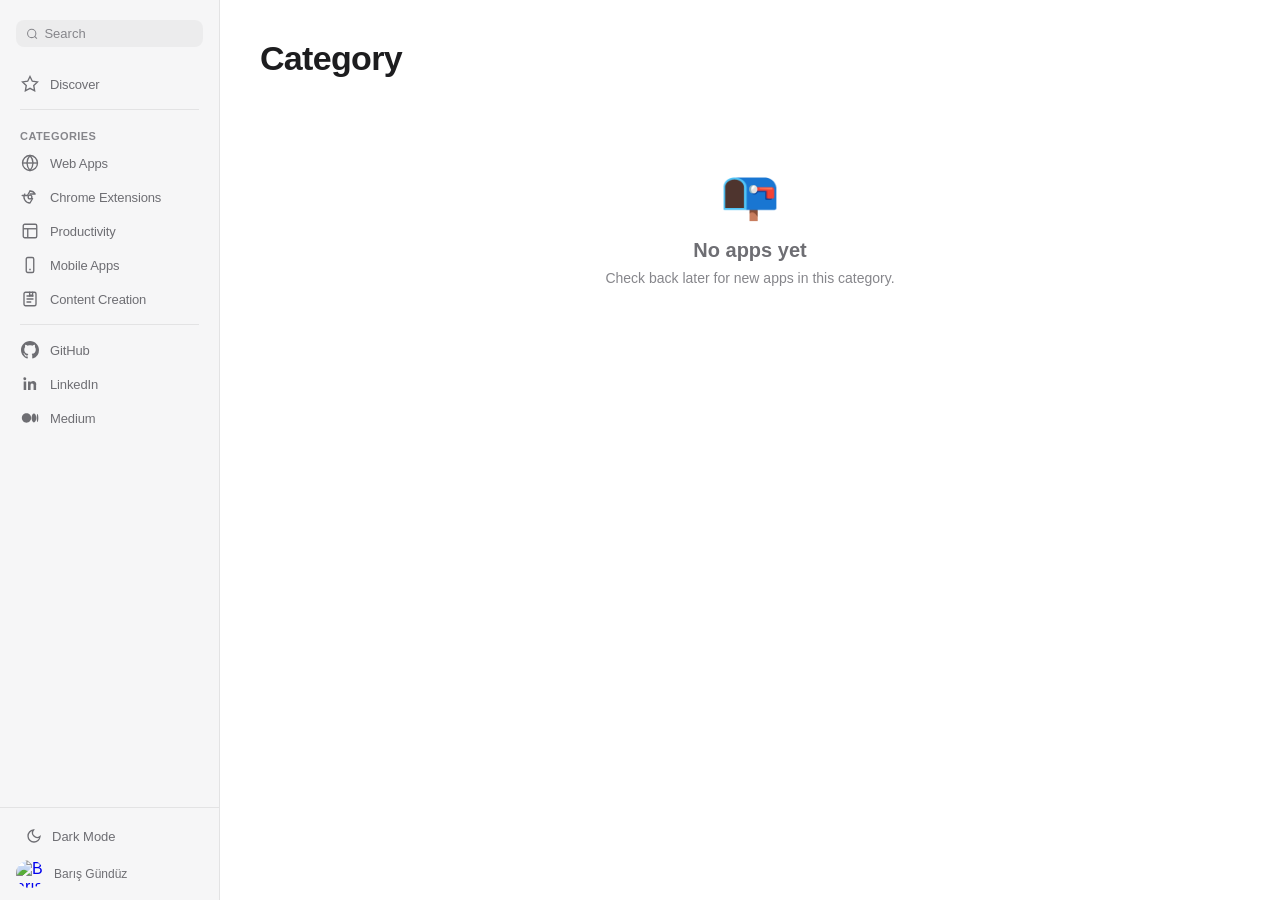
==== commit ea702c25: "Substrack added and some functionality fix" ====
--- a/index.html
+++ b/index.html
@@ -7,8 +7,8 @@
   <meta name="description" content="BG Hub — An App Store-inspired catalog of free, tiny apps built with agentic engineering and vibecoding.">
   <meta name="theme-color" content="#000000">
   <link rel="canonical" href="https://hub.barisgunduz.com">
-  <link rel="icon" type="image/svg+xml" href="logo.svg">
-  <link rel="stylesheet" href="style.css?v=20260316">
+  <link rel="icon" type="image/svg+xml" href="/logo.svg">
+  <link rel="stylesheet" href="/style.css?v=20260316">
   <script>
     (function () {
       var params = new URLSearchParams(window.location.search);
@@ -65,6 +65,6 @@
     <span>Copied to clipboard!</span>
   </div>
 
-  <script src="app.js?v=20260321-1"></script>
+  <script src="/app.js?v=20260321-1"></script>
 </body>
 </html>
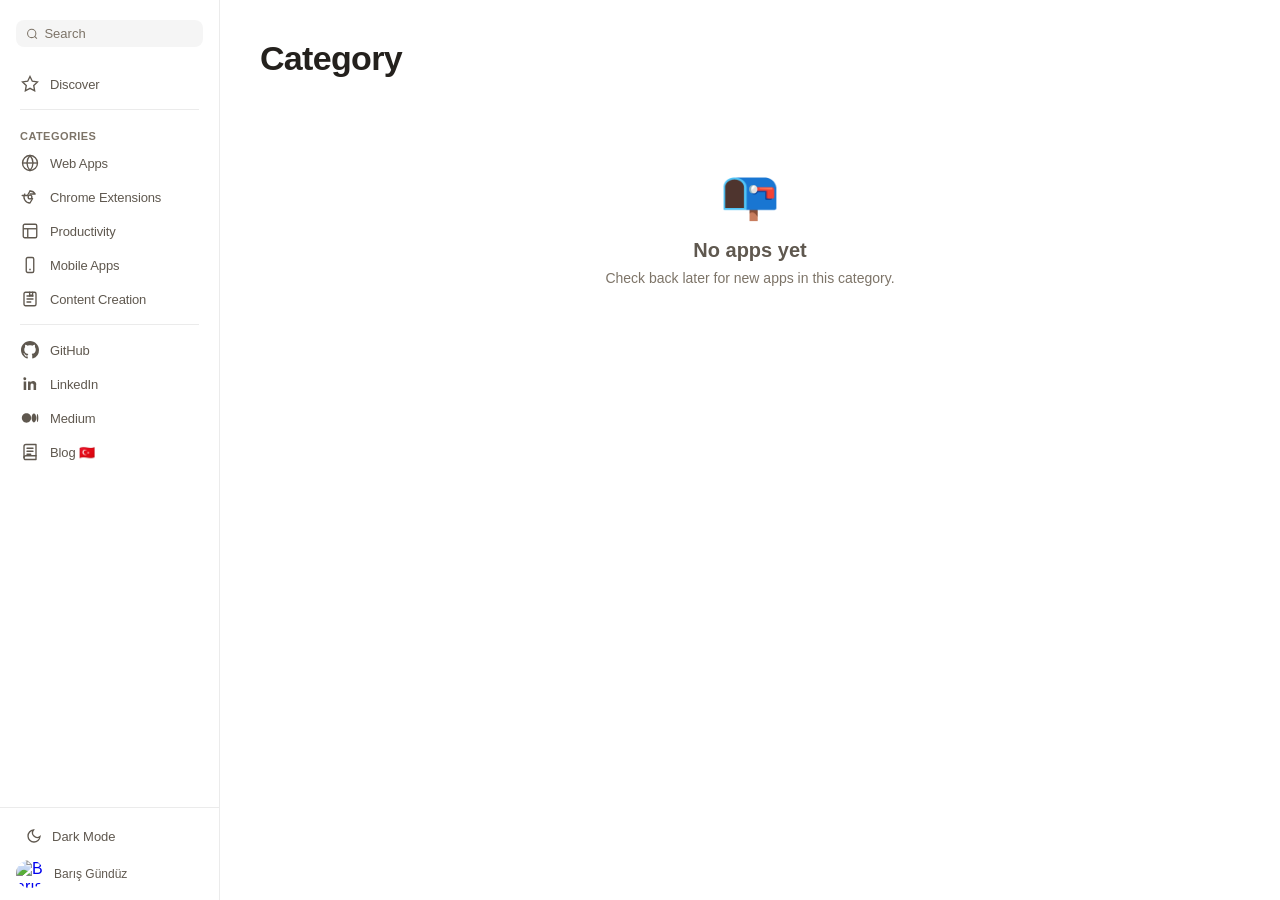
==== commit 14f3c019: "Style update" ====
--- a/index.html
+++ b/index.html
@@ -7,7 +7,7 @@
   <meta name="description" content="BG Hub — An App Store-inspired catalog of free, tiny apps built with agentic engineering and vibecoding.">
   <meta name="theme-color" content="#000000">
   <link rel="canonical" href="https://hub.barisgunduz.com">
-  <link rel="icon" type="image/svg+xml" href="/logo.svg">
+  <link rel="icon" type="image/png" href="/design-scheme/logo03.png">
   <link rel="stylesheet" href="/style.css?v=20260316">
   <script>
     (function () {
--- a/style.css
+++ b/style.css
@@ -16,17 +16,17 @@
 }
 
 [data-theme="dark"] {
-  --bg-primary: #000000;
-  --bg-secondary: #1c1c1e;
-  --bg-tertiary: #2c2c2e;
-  --bg-card: #1c1c1e;
-  --bg-card-hover: #2c2c2e;
-  --bg-sidebar: rgba(28, 28, 30, 0.85);
-  --text-primary: #f5f5f7;
-  --text-secondary: #86868b;
-  --text-tertiary: #6e6e73;
-  --accent: #0a84ff;
-  --accent-hover: #409cff;
+  --bg-primary: #0e0e10;
+  --bg-secondary: #18181b;
+  --bg-tertiary: #232327;
+  --bg-card: #18181b;
+  --bg-card-hover: #232327;
+  --bg-sidebar: rgba(24, 24, 27, 0.88);
+  --text-primary: #f3f1eb;
+  --text-secondary: #b4aea3;
+  --text-tertiary: #8d877d;
+  --accent: #d4af37;
+  --accent-hover: #e5c867;
   --border: rgba(255, 255, 255, 0.08);
   --border-light: rgba(255, 255, 255, 0.12);
   --scrollbar-thumb: rgba(255, 255, 255, 0.15);
@@ -34,7 +34,7 @@
   --row-hover: rgba(255, 255, 255, 0.03);
   --search-bg: rgba(255, 255, 255, 0.06);
   --nav-hover: rgba(255, 255, 255, 0.06);
-  --nav-active: rgba(10, 132, 255, 0.15);
+  --nav-active: rgba(212, 175, 55, 0.16);
   --get-btn-bg: rgba(255, 255, 255, 0.12);
   --get-btn-hover: rgba(255, 255, 255, 0.18);
   --brew-bg: rgba(0, 0, 0, 0.4);
@@ -45,24 +45,45 @@
   --modal-close-hover: rgba(255, 255, 255, 0.2);
   --developer-hover: rgba(255, 255, 255, 0.08);
   --meta-tag-bg: rgba(255, 255, 255, 0.06);
-  --featured-gradient: linear-gradient(135deg, #1a1a2e 0%, #16213e 50%, #0f3460 100%);
+  --featured-gradient: linear-gradient(135deg, #17171a 0%, #232327 52%, #3d3420 100%);
   --featured-overlay: linear-gradient(to top, rgba(0, 0, 0, 0.7) 0%, transparent 60%);
   --code-green: #34c759;
+  --tag-web: #6dff8d;
+  --tag-web-bg: rgba(0, 59, 0, 0.34);
+  --tag-web-border: rgba(0, 255, 65, 0.34);
+  --tag-developer-tools: #8fd3b6;
+  --tag-developer-tools-bg: rgba(143, 211, 182, 0.16);
+  --tag-developer-tools-border: rgba(143, 211, 182, 0.28);
+  --tag-chrome-extensions: #ffd95c;
+  --tag-chrome-extensions-bg: rgba(19, 104, 244, 0.22);
+  --tag-chrome-extensions-border: rgba(244, 30, 10, 0.34);
+  --tag-productivity: #ece6da;
+  --tag-productivity-bg: rgba(62, 20, 8, 0.5);
+  --tag-productivity-border: rgba(221, 195, 45, 0.34);
+  --tag-games: #d18cc9;
+  --tag-games-bg: rgba(209, 140, 201, 0.16);
+  --tag-games-border: rgba(209, 140, 201, 0.28);
+  --tag-mobile: #8cc0ff;
+  --tag-mobile-bg: rgba(3, 30, 73, 0.42);
+  --tag-mobile-border: rgba(69, 153, 254, 0.34);
+  --tag-content: #ff7a6e;
+  --tag-content-bg: rgba(238, 4, 5, 0.18);
+  --tag-content-border: rgba(238, 4, 5, 0.34);
   color-scheme: dark;
 }
 
 [data-theme="light"] {
   --bg-primary: #ffffff;
-  --bg-secondary: #f5f5f7;
-  --bg-tertiary: #e8e8ed;
-  --bg-card: #f5f5f7;
-  --bg-card-hover: #e8e8ed;
-  --bg-sidebar: rgba(245, 245, 247, 0.9);
-  --text-primary: #1d1d1f;
-  --text-secondary: #6e6e73;
-  --text-tertiary: #86868b;
-  --accent: #0066cc;
-  --accent-hover: #0077ed;
+  --bg-secondary: #f7f4ee;
+  --bg-tertiary: #ece6da;
+  --bg-card: #f7f4ee;
+  --bg-card-hover: #efe9dd;
+  --bg-sidebar: rgba(255, 255, 255, 0.94);
+  --text-primary: #24211d;
+  --text-secondary: #5f584f;
+  --text-tertiary: #7d7468;
+  --accent: #9f7c1d;
+  --accent-hover: #b68e22;
   --border: rgba(0, 0, 0, 0.08);
   --border-light: rgba(0, 0, 0, 0.12);
   --scrollbar-thumb: rgba(0, 0, 0, 0.15);
@@ -70,7 +91,7 @@
   --row-hover: rgba(0, 0, 0, 0.03);
   --search-bg: rgba(0, 0, 0, 0.04);
   --nav-hover: rgba(0, 0, 0, 0.05);
-  --nav-active: rgba(0, 102, 204, 0.1);
+  --nav-active: rgba(159, 124, 29, 0.12);
   --get-btn-bg: rgba(0, 0, 0, 0.06);
   --get-btn-hover: rgba(0, 0, 0, 0.1);
   --brew-bg: rgba(0, 0, 0, 0.05);
@@ -81,9 +102,30 @@
   --modal-close-hover: rgba(0, 0, 0, 0.1);
   --developer-hover: rgba(0, 0, 0, 0.06);
   --meta-tag-bg: rgba(0, 0, 0, 0.05);
-  --featured-gradient: linear-gradient(135deg, #d4e4f7 0%, #c5d8f0 50%, #a8c4e0 100%);
+  --featured-gradient: linear-gradient(135deg, #eee7d9 0%, #ddd3c0 55%, #cfbb84 100%);
   --featured-overlay: linear-gradient(to top, rgba(255, 255, 255, 0.5) 0%, transparent 60%);
   --code-green: #1a7a2e;
+  --tag-web: #008f11;
+  --tag-web-bg: rgba(0, 59, 0, 0.08);
+  --tag-web-border: rgba(0, 255, 65, 0.2);
+  --tag-developer-tools: #2d7d60;
+  --tag-developer-tools-bg: rgba(45, 125, 96, 0.1);
+  --tag-developer-tools-border: rgba(45, 125, 96, 0.18);
+  --tag-chrome-extensions: #1368f4;
+  --tag-chrome-extensions-bg: rgba(226, 200, 30, 0.12);
+  --tag-chrome-extensions-border: rgba(244, 30, 10, 0.22);
+  --tag-productivity: #3e1408;
+  --tag-productivity-bg: rgba(236, 230, 218, 0.95);
+  --tag-productivity-border: rgba(221, 195, 45, 0.28);
+  --tag-games: #8f4c85;
+  --tag-games-bg: rgba(143, 76, 133, 0.1);
+  --tag-games-border: rgba(143, 76, 133, 0.18);
+  --tag-mobile: #031e49;
+  --tag-mobile-bg: rgba(69, 153, 254, 0.12);
+  --tag-mobile-border: rgba(238, 4, 5, 0.22);
+  --tag-content: #ee0405;
+  --tag-content-bg: rgba(238, 4, 5, 0.08);
+  --tag-content-border: rgba(238, 4, 5, 0.18);
   color-scheme: light;
 }
 
@@ -535,6 +577,168 @@
   background: var(--featured-btn-hover);
 }
 
+.intro-hero {
+  position: relative;
+  display: grid;
+  grid-template-columns: minmax(0, 1.7fr) minmax(180px, 0.9fr);
+  gap: 28px;
+  align-items: center;
+  margin-bottom: 32px;
+  padding: 28px 30px;
+  border-radius: var(--radius-xl);
+  overflow: hidden;
+  background:
+    radial-gradient(circle at top right, rgba(212, 175, 55, 0.2), transparent 32%),
+    linear-gradient(135deg, var(--bg-secondary) 0%, color-mix(in srgb, var(--bg-secondary) 78%, var(--accent) 22%) 100%);
+  border: 1px solid var(--border-light);
+  box-shadow: 0 18px 50px rgba(0, 0, 0, 0.12);
+}
+
+.intro-hero::before {
+  content: "";
+  position: absolute;
+  inset: 0;
+  background:
+    linear-gradient(90deg, transparent 0%, rgba(255, 255, 255, 0.03) 50%, transparent 100%),
+    repeating-linear-gradient(0deg, transparent 0 35px, rgba(255, 255, 255, 0.03) 35px 36px);
+  pointer-events: none;
+  opacity: 0.75;
+}
+
+.intro-copy,
+.intro-brand {
+  position: relative;
+  z-index: 1;
+}
+
+.intro-eyebrow {
+  font-size: 12px;
+  font-weight: 700;
+  letter-spacing: 0.08em;
+  text-transform: uppercase;
+  color: var(--accent);
+  margin-bottom: 10px;
+}
+
+.intro-title {
+  font-size: 34px;
+  line-height: 1.02;
+  letter-spacing: -0.04em;
+  max-width: 17ch;
+  margin-bottom: 12px;
+}
+
+.intro-summary {
+  max-width: 58ch;
+  font-size: 15px;
+  line-height: 1.55;
+  color: var(--text-secondary);
+}
+
+.intro-points {
+  list-style: none;
+  display: grid;
+  gap: 10px;
+  margin-top: 18px;
+}
+
+.intro-points li {
+  position: relative;
+  padding-left: 18px;
+  font-size: 14px;
+  line-height: 1.45;
+  color: var(--text-primary);
+}
+
+.intro-points li::before {
+  content: "";
+  position: absolute;
+  top: 0.6em;
+  left: 0;
+  width: 7px;
+  height: 7px;
+  border-radius: 999px;
+  background: var(--accent);
+  box-shadow: 0 0 0 5px color-mix(in srgb, var(--accent) 16%, transparent);
+}
+
+.intro-cv-button {
+  display: inline-flex;
+  align-items: center;
+  gap: 10px;
+  min-height: 42px;
+  margin-top: 20px;
+  padding: 0 16px;
+  width: fit-content;
+  border-radius: 999px;
+  border: 1px solid color-mix(in srgb, var(--accent) 35%, var(--border));
+  background: rgba(255, 255, 255, 0.08);
+  backdrop-filter: blur(10px);
+  color: var(--text-primary);
+  font-size: 14px;
+  font-weight: 700;
+  text-decoration: none;
+  transition: transform var(--transition), border-color var(--transition), background var(--transition), color var(--transition);
+}
+
+.intro-cv-button:hover {
+  transform: translateY(-1px);
+  color: var(--accent);
+  background: rgba(255, 255, 255, 0.12);
+  border-color: color-mix(in srgb, var(--accent) 55%, var(--border));
+}
+
+.intro-cv-icon {
+  display: inline-flex;
+  align-items: center;
+  justify-content: center;
+  width: 18px;
+  height: 18px;
+}
+
+.intro-cv-icon svg {
+  width: 100%;
+  height: 100%;
+}
+
+.intro-brand {
+  justify-self: end;
+  width: min(100%, 260px);
+}
+
+.intro-logo-shell {
+  width: 100%;
+  aspect-ratio: 1 / 1;
+  border-radius: 32px;
+  padding: 16px;
+  background:
+    linear-gradient(145deg, rgba(255, 255, 255, 0.14), rgba(255, 255, 255, 0.04)),
+    linear-gradient(180deg, rgba(255, 255, 255, 0.08), transparent);
+  border: 1px solid rgba(255, 255, 255, 0.12);
+  box-shadow: inset 0 1px 0 rgba(255, 255, 255, 0.08);
+}
+
+.intro-logo {
+  display: block;
+  width: 100%;
+  height: 100%;
+  object-fit: contain;
+}
+
+[data-theme="light"] .intro-hero {
+  box-shadow: 0 18px 40px rgba(100, 120, 145, 0.12);
+}
+
+[data-theme="light"] .intro-hero::before {
+  background:
+    linear-gradient(90deg, transparent 0%, rgba(255, 255, 255, 0.2) 50%, transparent 100%),
+    repeating-linear-gradient(0deg, transparent 0 35px, rgba(0, 0, 0, 0.03) 35px 36px);
+}
+
+[data-theme="light"] .intro-cv-button {
+  background: rgba(255, 255, 255, 0.55);
+}
+
 /* Section */
 .section {
   margin-bottom: 40px;
@@ -555,11 +759,61 @@
   letter-spacing: -0.01em;
 }
 
+.section-title {
+  display: inline-flex;
+  align-items: center;
+  gap: 10px;
+}
+
+.section-title-icon {
+  width: 20px;
+  height: 20px;
+  display: inline-flex;
+  align-items: center;
+  justify-content: center;
+  flex-shrink: 0;
+  color: var(--accent);
+}
+
+.section-title-icon svg {
+  width: 18px;
+  height: 18px;
+}
+
 .section-header .see-all {
+  display: inline-flex;
+  align-items: center;
+  gap: 8px;
   font-size: 15px;
   color: var(--accent);
   cursor: pointer;
   font-weight: 400;
+  border: 0;
+  background: transparent;
+  font-family: inherit;
+  padding: 0;
+}
+
+.discover-all-btn {
+  transition: color var(--transition), transform var(--transition);
+}
+
+.discover-all-btn:hover {
+  color: var(--accent-hover);
+  transform: translateX(1px);
+}
+
+.discover-all-icon {
+  width: 16px;
+  height: 16px;
+  display: inline-flex;
+  align-items: center;
+  justify-content: center;
+}
+
+.discover-all-icon svg {
+  width: 100%;
+  height: 100%;
 }
 
 /* App List (like App Store rows) */
@@ -679,12 +933,50 @@
   background: var(--meta-tag-bg);
   padding: 2px 8px;
   border-radius: 4px;
-}
-
-.app-owner-tag {
-  color: var(--accent);
-  background: color-mix(in srgb, var(--accent) 14%, transparent);
-  border: 1px solid color-mix(in srgb, var(--accent) 28%, transparent);
+  border: 1px solid transparent;
+  font-weight: 600;
+}
+
+.app-meta-tag-web {
+  color: var(--tag-web);
+  background: var(--tag-web-bg);
+  border-color: var(--tag-web-border);
+}
+
+.app-meta-tag-developer-tools {
+  color: var(--tag-developer-tools);
+  background: var(--tag-developer-tools-bg);
+  border-color: var(--tag-developer-tools-border);
+}
+
+.app-meta-tag-chrome-extensions {
+  color: var(--tag-chrome-extensions);
+  background: var(--tag-chrome-extensions-bg);
+  border-color: var(--tag-chrome-extensions-border);
+}
+
+.app-meta-tag-productivity {
+  color: var(--tag-productivity);
+  background: var(--tag-productivity-bg);
+  border-color: var(--tag-productivity-border);
+}
+
+.app-meta-tag-games {
+  color: var(--tag-games);
+  background: var(--tag-games-bg);
+  border-color: var(--tag-games-border);
+}
+
+.app-meta-tag-mobile {
+  color: var(--tag-mobile);
+  background: var(--tag-mobile-bg);
+  border-color: var(--tag-mobile-border);
+}
+
+.app-meta-tag-content {
+  color: var(--tag-content);
+  background: var(--tag-content-bg);
+  border-color: var(--tag-content-border);
 }
 
 .get-btn {
@@ -1032,6 +1324,29 @@
   font-size: 15px;
   color: var(--text-secondary);
   line-height: 1.6;
+}
+
+.policy-updated {
+  font-size: 13px;
+  color: var(--text-tertiary);
+  margin-top: 8px;
+}
+
+.policy-detail .detail-section {
+  max-width: 820px;
+}
+
+.policy-section h3 {
+  margin-bottom: 10px;
+}
+
+.policy-section p + p,
+.policy-intro p + p {
+  margin-top: 10px;
+}
+
+.policy-list {
+  margin-top: 12px;
 }
 
 .features-list {
@@ -1545,6 +1860,48 @@
     margin-bottom: 24px;
   }
 
+  .intro-hero {
+    grid-template-columns: 1fr;
+    gap: 18px;
+    padding: 22px 18px;
+    margin-bottom: 24px;
+  }
+
+  .intro-title {
+    font-size: 26px;
+    max-width: 12ch;
+  }
+
+  .intro-summary {
+    font-size: 14px;
+  }
+
+  .intro-points {
+    gap: 8px;
+    margin-top: 14px;
+  }
+
+  .intro-points li {
+    font-size: 13px;
+  }
+
+  .intro-cv-button {
+    min-height: 38px;
+    margin-top: 16px;
+    padding: 0 14px;
+    font-size: 13px;
+  }
+
+  .intro-brand {
+    justify-self: start;
+    width: min(160px, 55vw);
+  }
+
+  .intro-logo-shell {
+    border-radius: 24px;
+    padding: 12px;
+  }
+
   .carousel-track .featured-banner {
     min-width: 100%;
     padding: 24px 16px;
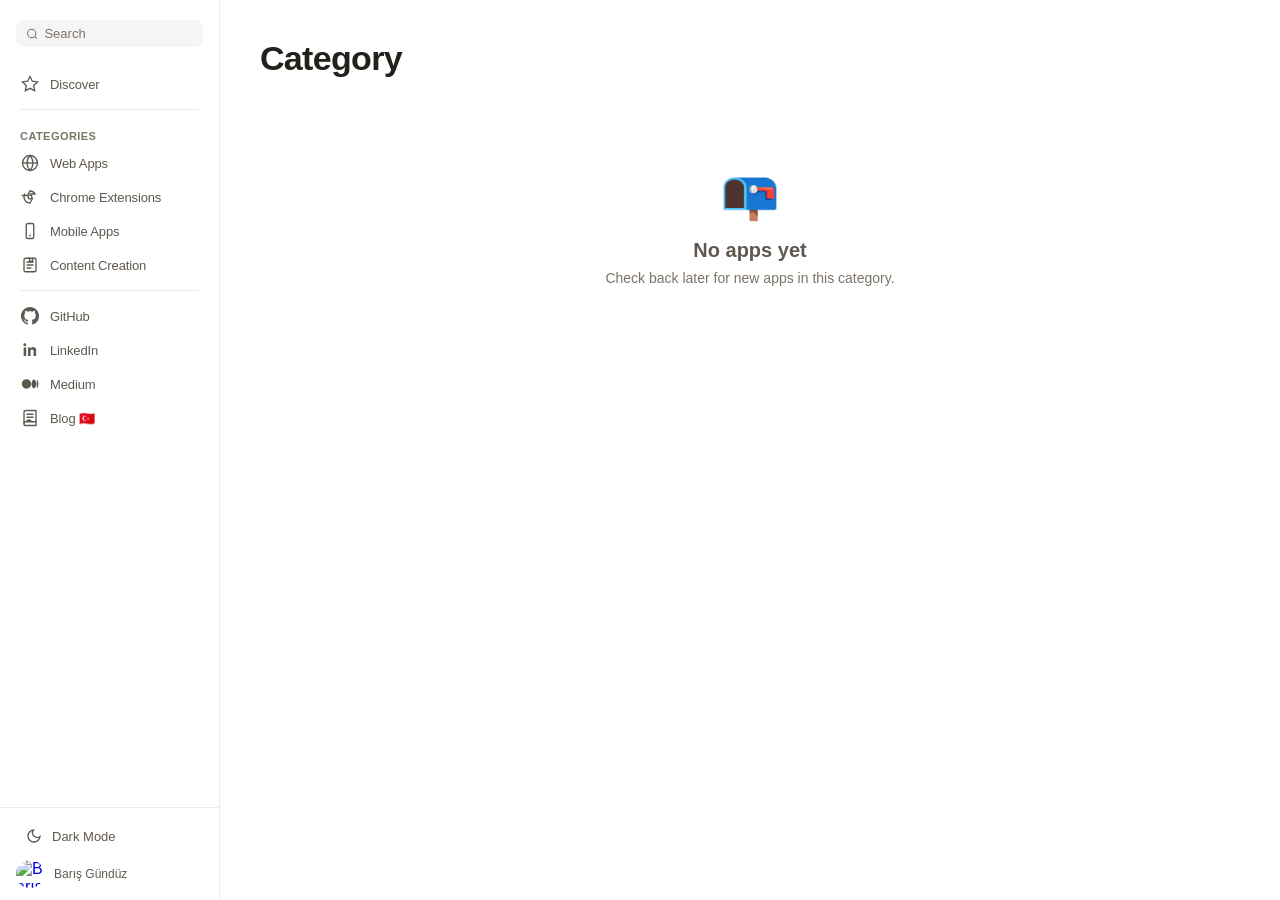
==== commit 23538fcf: "Project updates" ====
--- a/index.html
+++ b/index.html
@@ -7,7 +7,7 @@
   <meta name="description" content="BG Hub — An App Store-inspired catalog of free, tiny apps built with agentic engineering and vibecoding.">
   <meta name="theme-color" content="#000000">
   <link rel="canonical" href="https://hub.barisgunduz.com">
-  <link rel="icon" type="image/png" href="/design-scheme/logo03.png">
+  <link rel="icon" type="image/png" href="/screenshots/barisgunduz/logo03.png">
   <link rel="stylesheet" href="/style.css?v=20260316">
   <script>
     (function () {
@@ -60,6 +60,15 @@
     <div class="modal" id="modal"></div>
   </div>
 
+  <div class="lightbox-overlay" id="lightboxOverlay" aria-hidden="true">
+    <div class="lightbox-dialog">
+      <button class="lightbox-close" id="lightboxClose" aria-label="Close preview">
+        <svg width="18" height="18" viewBox="0 0 24 24" fill="none" stroke="currentColor" stroke-width="2.5"><line x1="18" y1="6" x2="6" y2="18"/><line x1="6" y1="6" x2="18" y2="18"/></svg>
+      </button>
+      <img class="lightbox-image" id="lightboxImage" alt="">
+    </div>
+  </div>
+
   <div class="brew-toast" id="brewToast">
     <svg width="16" height="16" viewBox="0 0 24 24" fill="none" stroke="#34c759" stroke-width="2"><polyline points="20 6 9 17 4 12"/></svg>
     <span>Copied to clipboard!</span>
--- a/style.css
+++ b/style.css
@@ -57,9 +57,6 @@
   --tag-chrome-extensions: #ffd95c;
   --tag-chrome-extensions-bg: rgba(19, 104, 244, 0.22);
   --tag-chrome-extensions-border: rgba(244, 30, 10, 0.34);
-  --tag-productivity: #ece6da;
-  --tag-productivity-bg: rgba(62, 20, 8, 0.5);
-  --tag-productivity-border: rgba(221, 195, 45, 0.34);
   --tag-games: #d18cc9;
   --tag-games-bg: rgba(209, 140, 201, 0.16);
   --tag-games-border: rgba(209, 140, 201, 0.28);
@@ -114,9 +111,6 @@
   --tag-chrome-extensions: #1368f4;
   --tag-chrome-extensions-bg: rgba(226, 200, 30, 0.12);
   --tag-chrome-extensions-border: rgba(244, 30, 10, 0.22);
-  --tag-productivity: #3e1408;
-  --tag-productivity-bg: rgba(236, 230, 218, 0.95);
-  --tag-productivity-border: rgba(221, 195, 45, 0.28);
   --tag-games: #8f4c85;
   --tag-games-bg: rgba(143, 76, 133, 0.1);
   --tag-games-border: rgba(143, 76, 133, 0.18);
@@ -955,12 +949,6 @@
   border-color: var(--tag-chrome-extensions-border);
 }
 
-.app-meta-tag-productivity {
-  color: var(--tag-productivity);
-  background: var(--tag-productivity-bg);
-  border-color: var(--tag-productivity-border);
-}
-
 .app-meta-tag-games {
   color: var(--tag-games);
   background: var(--tag-games-bg);
@@ -1493,6 +1481,14 @@
   flex-shrink: 0;
   object-fit: contain;
   background: var(--bg-secondary);
+  cursor: zoom-in;
+  transition: transform 0.2s ease, box-shadow 0.2s ease, border-color 0.2s ease;
+}
+
+.screenshot-img:hover {
+  transform: translateY(-1px);
+  box-shadow: 0 12px 28px rgba(0, 0, 0, 0.16);
+  border-color: var(--border-light);
 }
 
 /* Brew Install Section */
@@ -1612,6 +1608,73 @@
   justify-content: center;
   font-size: 32px;
   background: var(--bg-tertiary);
+}
+
+.lightbox-overlay {
+  position: fixed;
+  inset: 0;
+  background: rgba(0, 0, 0, 0.82);
+  backdrop-filter: blur(6px);
+  -webkit-backdrop-filter: blur(6px);
+  display: none;
+  align-items: center;
+  justify-content: center;
+  padding: 28px;
+  z-index: 120;
+  opacity: 0;
+  transition: opacity 0.24s ease;
+}
+
+.lightbox-overlay.visible {
+  display: flex;
+  opacity: 1;
+}
+
+.lightbox-dialog {
+  position: relative;
+  max-width: min(92vw, 1200px);
+  max-height: min(88vh, 960px);
+  transform: scale(0.96);
+  opacity: 0;
+  transition: transform 0.24s ease, opacity 0.24s ease;
+}
+
+.lightbox-overlay.visible .lightbox-dialog {
+  transform: scale(1);
+  opacity: 1;
+}
+
+.lightbox-image {
+  display: block;
+  max-width: 100%;
+  max-height: min(88vh, 960px);
+  width: auto;
+  height: auto;
+  border-radius: 18px;
+  box-shadow: 0 24px 80px rgba(0, 0, 0, 0.45);
+  background: rgba(18, 18, 20, 0.92);
+}
+
+.lightbox-close {
+  position: absolute;
+  top: 14px;
+  right: 14px;
+  width: 36px;
+  height: 36px;
+  border-radius: 999px;
+  border: 0;
+  background: rgba(0, 0, 0, 0.45);
+  color: #fff;
+  display: flex;
+  align-items: center;
+  justify-content: center;
+  cursor: pointer;
+  transition: background var(--transition), transform var(--transition);
+}
+
+.lightbox-close:hover {
+  background: rgba(0, 0, 0, 0.62);
+  transform: scale(1.04);
 }
 
 .modal-icon img {
@@ -1804,6 +1867,11 @@
   transition: opacity 0.3s ease;
 }
 
+.mobile-back-fab {
+  left: 12px;
+  right: auto;
+}
+
 .mobile-menu-fab.faded,
 .mobile-back-fab.faded {
   opacity: 0;
